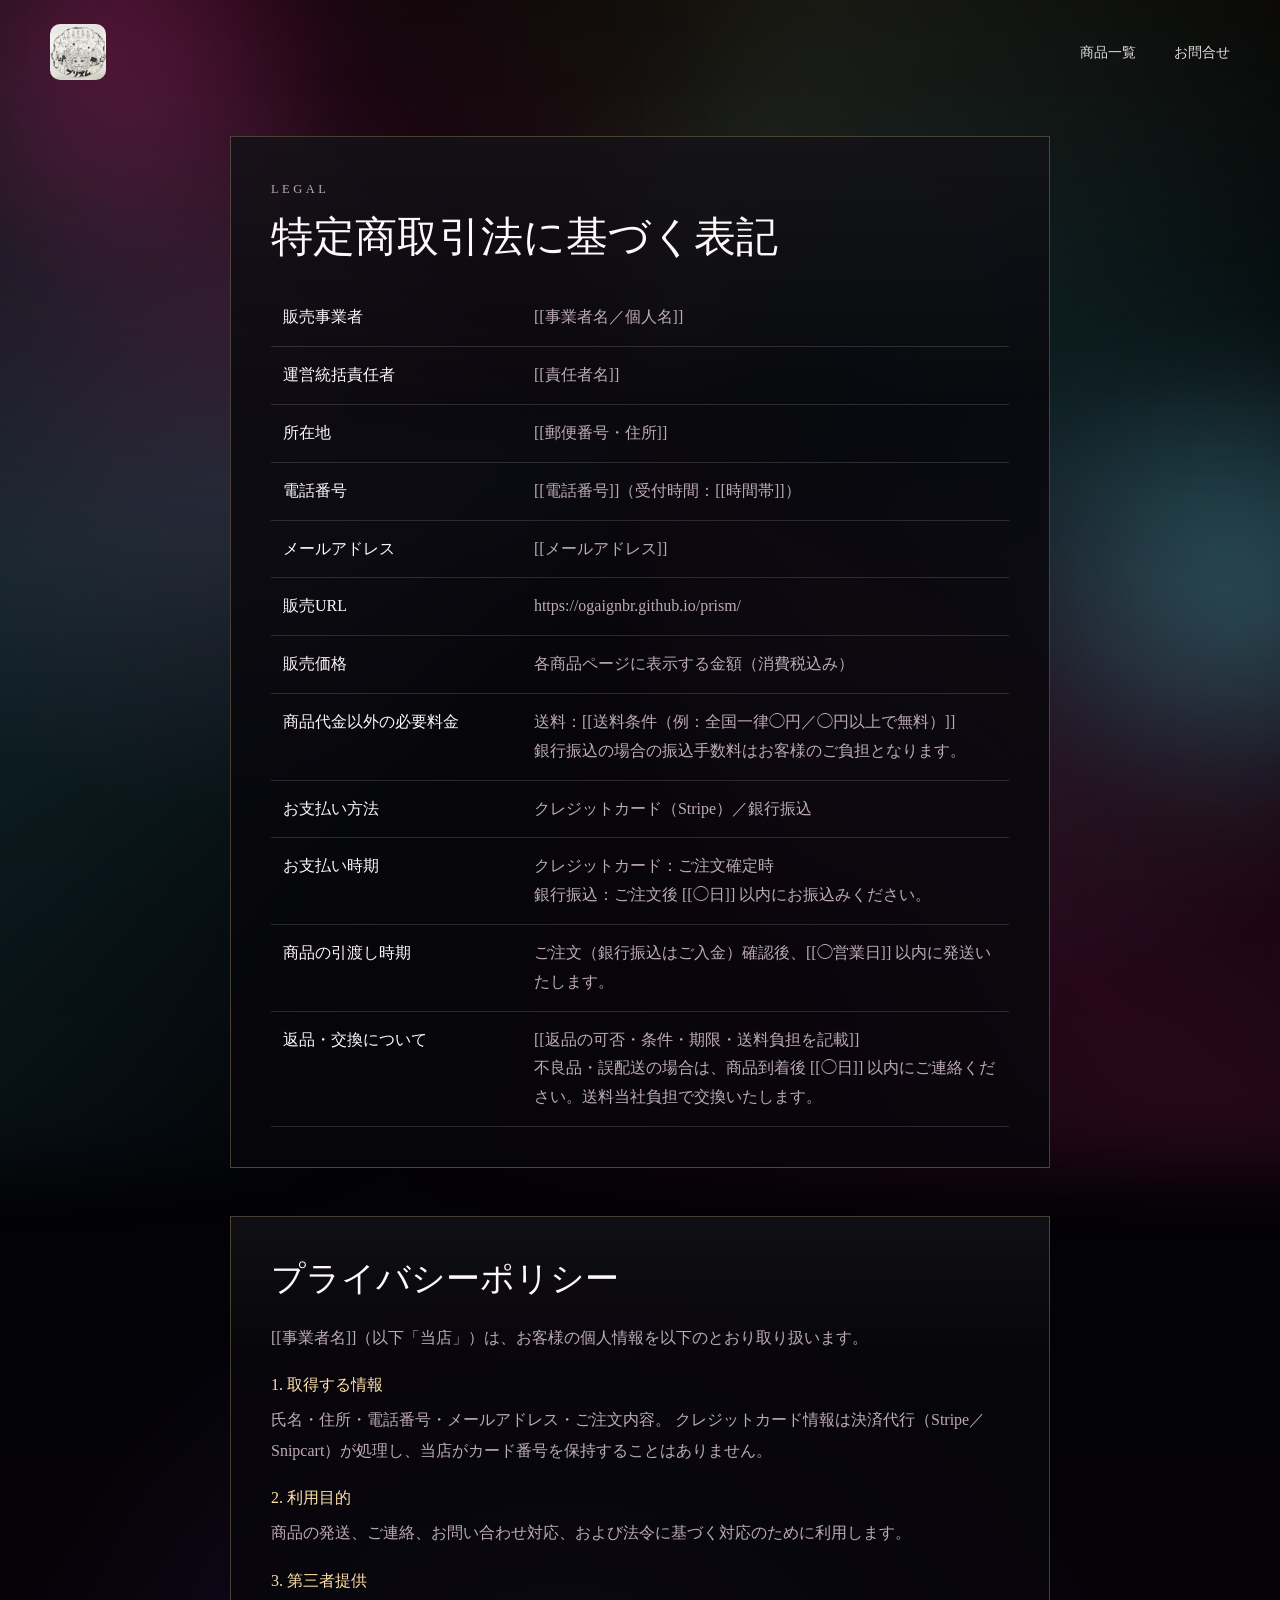
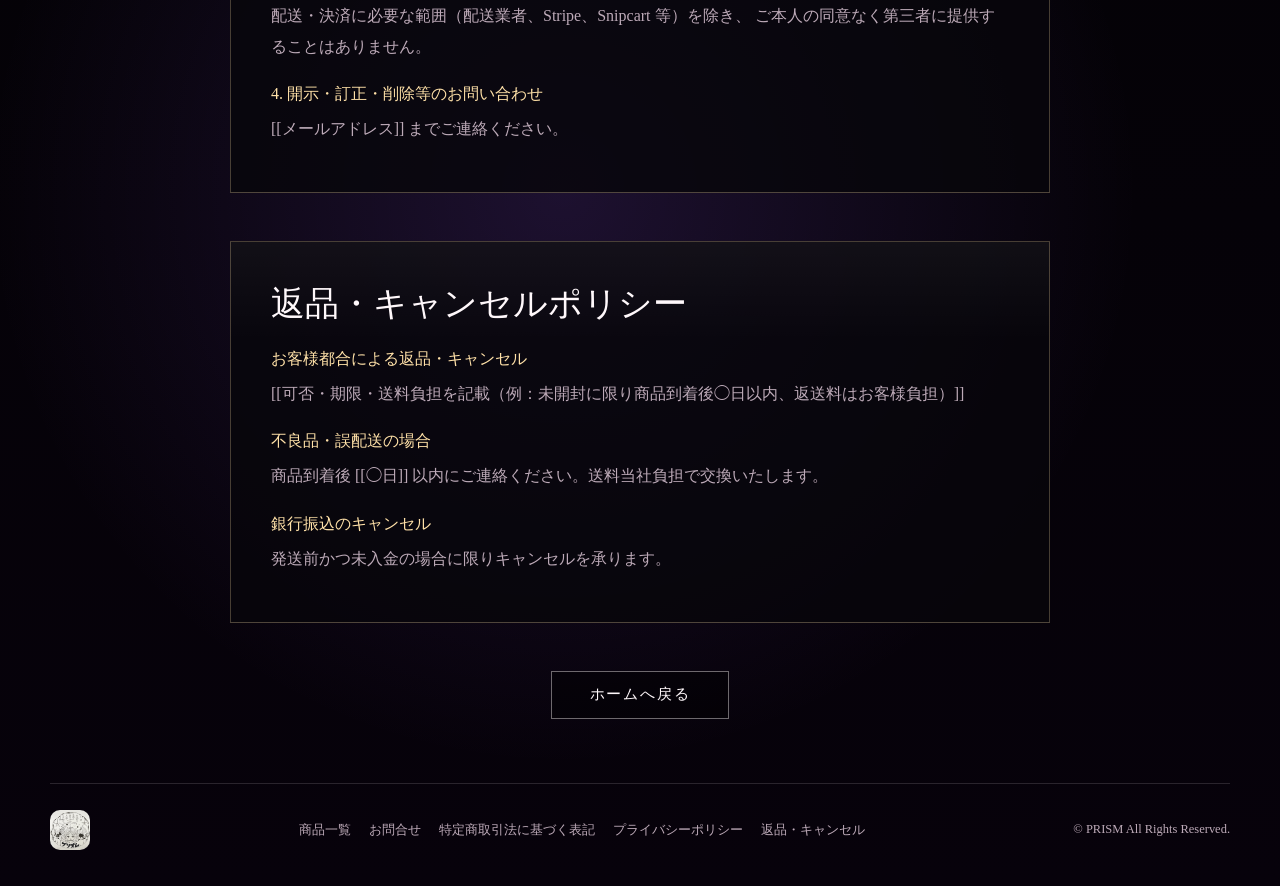
==== legal.html @ 0de623d4 "Add Snipcart cart, Stripe/bank-transfer checkout scaffolding, legal pages, order sync - Convert 16 p" ====
<!doctype html>
<html lang="ja">
  <head>
    <meta charset="utf-8" />
    <meta name="viewport" content="width=device-width, initial-scale=1" />
    <title>特定商取引法に基づく表記 / プライバシーポリシー / 返品 | PRISM</title>
    <meta
      name="description"
      content="PRISMの特定商取引法に基づく表記、プライバシーポリシー、返品・キャンセルポリシー。"
    />
    <link rel="stylesheet" href="styles.css" />
  </head>
  <body>
    <div class="ambient ambient-one"></div>
    <div class="ambient ambient-two"></div>

    <header class="site-header">
      <a class="brand" href="index.html#top" aria-label="PRISM ホーム">
        <img
          src="LINE_ALBUM_𝕡𝕣𝕚𝕤𝕞 𝕨𝕠𝕣𝕝𝕕_260618_1.jpg"
          alt="PRISM ロゴ"
          class="brand-logo"
        />
      </a>
      <div class="header-right">
        <nav class="desktop-nav" aria-label="メインナビゲーション">
          <a href="index.html#products">商品一覧</a>
          <a href="index.html#contact">お問合せ</a>
        </nav>
      </div>
    </header>

    <main class="section-shell legal-page">
      <!--
        ▼▼ 依頼主からの情報で [[ ]] を差し替えてください ▼▼
        本番公開前に必須（特定商取引法）。空欄のままでは販売できません。
      -->

      <section id="tokushoho" class="legal-section">
        <p class="eyebrow">LEGAL</p>
        <h1>特定商取引法に基づく表記</h1>
        <table class="legal-table">
          <tbody>
            <tr><th>販売事業者</th><td>[[事業者名／個人名]]</td></tr>
            <tr><th>運営統括責任者</th><td>[[責任者名]]</td></tr>
            <tr><th>所在地</th><td>[[郵便番号・住所]]</td></tr>
            <tr><th>電話番号</th><td>[[電話番号]]（受付時間：[[時間帯]]）</td></tr>
            <tr><th>メールアドレス</th><td>[[メールアドレス]]</td></tr>
            <tr><th>販売URL</th><td>https://ogaignbr.github.io/prism/</td></tr>
            <tr><th>販売価格</th><td>各商品ページに表示する金額（消費税込み）</td></tr>
            <tr>
              <th>商品代金以外の必要料金</th>
              <td>送料：[[送料条件（例：全国一律◯円／◯円以上で無料）]]<br />銀行振込の場合の振込手数料はお客様のご負担となります。</td>
            </tr>
            <tr><th>お支払い方法</th><td>クレジットカード（Stripe）／銀行振込</td></tr>
            <tr>
              <th>お支払い時期</th>
              <td>クレジットカード：ご注文確定時<br />銀行振込：ご注文後 [[◯日]] 以内にお振込みください。</td>
            </tr>
            <tr><th>商品の引渡し時期</th><td>ご注文（銀行振込はご入金）確認後、[[◯営業日]] 以内に発送いたします。</td></tr>
            <tr>
              <th>返品・交換について</th>
              <td>
                [[返品の可否・条件・期限・送料負担を記載]]<br />
                不良品・誤配送の場合は、商品到着後 [[◯日]] 以内にご連絡ください。送料当社負担で交換いたします。
              </td>
            </tr>
          </tbody>
        </table>
      </section>

      <section id="privacy" class="legal-section">
        <h2>プライバシーポリシー</h2>
        <p>
          [[事業者名]]（以下「当店」）は、お客様の個人情報を以下のとおり取り扱います。
        </p>
        <h3>1. 取得する情報</h3>
        <p>
          氏名・住所・電話番号・メールアドレス・ご注文内容。
          クレジットカード情報は決済代行（Stripe／Snipcart）が処理し、当店がカード番号を保持することはありません。
        </p>
        <h3>2. 利用目的</h3>
        <p>商品の発送、ご連絡、お問い合わせ対応、および法令に基づく対応のために利用します。</p>
        <h3>3. 第三者提供</h3>
        <p>
          配送・決済に必要な範囲（配送業者、Stripe、Snipcart 等）を除き、
          ご本人の同意なく第三者に提供することはありません。
        </p>
        <h3>4. 開示・訂正・削除等のお問い合わせ</h3>
        <p>[[メールアドレス]] までご連絡ください。</p>
      </section>

      <section id="returns" class="legal-section">
        <h2>返品・キャンセルポリシー</h2>
        <h3>お客様都合による返品・キャンセル</h3>
        <p>[[可否・期限・送料負担を記載（例：未開封に限り商品到着後◯日以内、返送料はお客様負担）]]</p>
        <h3>不良品・誤配送の場合</h3>
        <p>商品到着後 [[◯日]] 以内にご連絡ください。送料当社負担で交換いたします。</p>
        <h3>銀行振込のキャンセル</h3>
        <p>発送前かつ未入金の場合に限りキャンセルを承ります。</p>
      </section>

      <p class="legal-back"><a class="ghost-button" href="index.html#top">ホームへ戻る</a></p>
    </main>

    <footer class="site-footer">
      <a class="brand" href="index.html#top" aria-label="PRISM ホーム">
        <img
          src="LINE_ALBUM_𝕡𝕣𝕚𝕤𝕞 𝕨𝕠𝕣𝕝𝕕_260618_1.jpg"
          alt="PRISM ロゴ"
          class="brand-logo"
        />
      </a>
      <div class="footer-links">
        <a href="index.html#products">商品一覧</a>
        <a href="index.html#contact">お問合せ</a>
        <a href="legal.html#tokushoho">特定商取引法に基づく表記</a>
        <a href="legal.html#privacy">プライバシーポリシー</a>
        <a href="legal.html#returns">返品・キャンセル</a>
      </div>
      <p>&copy; PRISM All Rights Reserved.</p>
    </footer>
  </body>
</html>
---- styles.css ----
:root {
  --bg: #030205;
  --panel: rgba(8, 7, 12, 0.82);
  --panel-strong: rgba(11, 9, 16, 0.96);
  --text: #fff8fb;
  --muted: #bdaab8;
  --line: rgba(255, 223, 248, 0.22);
  --pink: #ff2f9a;
  --rose: #ff7bbd;
  --violet: #9b5dff;
  --cyan: #58eaff;
  --gold: #ffe1a8;
  --green: #72ffb8;
  --max: 1180px;
}

* {
  box-sizing: border-box;
}

html {
  scroll-behavior: smooth;
}

body {
  min-width: 320px;
  margin: 0;
  color: var(--text);
  background:
    radial-gradient(circle at 18% 12%, rgba(255, 47, 154, 0.18), transparent 32rem),
    radial-gradient(circle at 78% 18%, rgba(88, 234, 255, 0.14), transparent 34rem),
    radial-gradient(circle at 44% 72%, rgba(155, 93, 255, 0.16), transparent 36rem),
    linear-gradient(180deg, #000 0%, var(--bg) 46%, #07020b 100%);
  font-family: "Yu Mincho", "Hiragino Mincho ProN", "Noto Serif JP", Georgia, serif;
  letter-spacing: 0;
  overflow-x: hidden;
}

body::before {
  position: fixed;
  inset: 0;
  z-index: -5;
  content: "";
  opacity: 0.24;
  background-image:
    linear-gradient(rgba(255, 255, 255, 0.04) 1px, transparent 1px),
    linear-gradient(90deg, rgba(255, 255, 255, 0.035) 1px, transparent 1px);
  background-size: 88px 88px;
  mask-image: linear-gradient(180deg, #000 0%, transparent 92%);
}

body::after {
  position: fixed;
  inset: -30%;
  z-index: -4;
  content: "";
  background: conic-gradient(
    from 80deg,
    transparent,
    rgba(255, 47, 154, 0.14),
    transparent,
    rgba(88, 234, 255, 0.16),
    transparent,
    rgba(255, 225, 168, 0.1),
    transparent
  );
  filter: blur(36px);
  animation: drift 18s linear infinite;
}

a {
  color: inherit;
  text-decoration: none;
}

img {
  display: block;
  max-width: 100%;
}

button,
input {
  font: inherit;
}

.ambient {
  position: fixed;
  z-index: -3;
  width: 42vmax;
  height: 42vmax;
  pointer-events: none;
  border-radius: 999px;
  filter: blur(42px);
  opacity: 0.28;
  mix-blend-mode: screen;
}

.ambient-one {
  top: -18vmax;
  left: -12vmax;
  background: radial-gradient(circle, var(--pink), transparent 66%);
  animation: floatOne 14s ease-in-out infinite alternate;
}

.ambient-two {
  right: -18vmax;
  bottom: 4vmax;
  background: radial-gradient(circle, var(--cyan), transparent 66%);
  animation: floatTwo 16s ease-in-out infinite alternate;
}

.spark-field {
  position: fixed;
  inset: 0;
  z-index: -2;
  pointer-events: none;
  opacity: 0.75;
  background-image:
    radial-gradient(circle, rgba(255, 255, 255, 0.9) 0 1px, transparent 2px),
    radial-gradient(circle, rgba(255, 47, 154, 0.92) 0 1px, transparent 2px),
    radial-gradient(circle, rgba(88, 234, 255, 0.95) 0 1px, transparent 2px);
  background-position:
    8% 18%,
    73% 34%,
    42% 72%;
  background-size:
    190px 190px,
    260px 260px,
    330px 330px;
  /* static dots — no animation */
}

.bubble-field {
  position: fixed;
  inset: 0;
  z-index: -1;
  overflow: hidden;
  pointer-events: none;
}

.bubble-field span {
  position: absolute;
  bottom: -120px;
  display: block;
  width: var(--size);
  height: var(--size);
  left: var(--left);
  border: 1px solid rgba(255, 248, 251, 0.28);
  border-radius: 999px;
  background:
    radial-gradient(circle at 28% 22%, rgba(255, 255, 255, 0.7), transparent 11%),
    radial-gradient(circle at 68% 74%, rgba(88, 234, 255, 0.2), transparent 42%),
    rgba(255, 47, 154, 0.05);
  box-shadow:
    inset 0 0 18px rgba(255, 255, 255, 0.08),
    0 0 24px rgba(88, 234, 255, 0.12);
  opacity: 0;
  animation: bubbleRise var(--duration) linear infinite;
  animation-delay: var(--delay);
}

.bubble-field span:nth-child(1) {
  --left: 7%;
  --size: 42px;
  --duration: 13s;
  --delay: 0s;
}

.bubble-field span:nth-child(2) {
  --left: 18%;
  --size: 24px;
  --duration: 10s;
  --delay: -4s;
}

.bubble-field span:nth-child(3) {
  --left: 33%;
  --size: 64px;
  --duration: 17s;
  --delay: -8s;
}

.bubble-field span:nth-child(4) {
  --left: 51%;
  --size: 34px;
  --duration: 12s;
  --delay: -2s;
}

.bubble-field span:nth-child(5) {
  --left: 67%;
  --size: 78px;
  --duration: 19s;
  --delay: -9s;
}

.bubble-field span:nth-child(6) {
  --left: 79%;
  --size: 30px;
  --duration: 11s;
  --delay: -6s;
}

.bubble-field span:nth-child(7) {
  --left: 88%;
  --size: 52px;
  --duration: 15s;
  --delay: -12s;
}

.bubble-field span:nth-child(8) {
  --left: 43%;
  --size: 20px;
  --duration: 9s;
  --delay: -5s;
}

.site-header {
  position: sticky;
  top: 0;
  z-index: 10;
  display: flex;
  align-items: center;
  justify-content: space-between;
  width: min(100% - 40px, var(--max));
  margin: 0 auto;
  padding: 24px 0 16px;
  backdrop-filter: blur(16px);
}

.brand {
  display: inline-flex;
  align-items: center;
  min-width: max-content;
}

.brand-logo {
  height: clamp(40px, 6vw, 56px);
  width: auto;
  border-radius: 10px;
  object-fit: contain;
}

.header-right {
  display: flex;
  align-items: center;
  gap: clamp(14px, 2.4vw, 28px);
}

.cart-button {
  position: relative;
  display: inline-flex;
  align-items: center;
  justify-content: center;
  width: 44px;
  height: 44px;
  padding: 0;
  border: 1px solid rgba(255, 225, 168, 0.4);
  border-radius: 999px;
  background: rgba(0, 0, 0, 0.42);
  color: var(--text);
  cursor: pointer;
  transition:
    border-color 180ms ease,
    box-shadow 180ms ease,
    transform 180ms ease;
}

.cart-button:hover {
  border-color: var(--cyan);
  box-shadow: 0 0 18px rgba(88, 234, 255, 0.24);
  transform: translateY(-2px);
}

.cart-icon {
  font-size: 1.2rem;
  line-height: 1;
}

.cart-count {
  position: absolute;
  top: -6px;
  right: -6px;
  display: grid;
  place-items: center;
  min-width: 20px;
  height: 20px;
  padding: 0 5px;
  border-radius: 999px;
  background: linear-gradient(90deg, var(--pink), var(--violet));
  color: #fff;
  font-family: "Times New Roman", serif;
  font-size: 0.72rem;
  line-height: 1;
}

/* 商品が0個のときはバッジを隠す（Snipcartが数値を入れる） */
.cart-count:empty {
  display: none;
}

.desktop-nav {
  display: flex;
  align-items: center;
  gap: clamp(18px, 3vw, 42px);
  color: rgba(255, 248, 251, 0.88);
  font-size: 0.88rem;
}

.desktop-nav a {
  position: relative;
  padding: 8px 0;
}

.desktop-nav a::after {
  position: absolute;
  right: 0;
  bottom: 0;
  left: 0;
  height: 1px;
  content: "";
  background: linear-gradient(90deg, var(--pink), var(--cyan));
  transform: scaleX(0);
  transform-origin: left;
  transition: transform 180ms ease;
}

.desktop-nav a:hover::after {
  transform: scaleX(1);
}

.section-shell {
  width: min(100% - 40px, var(--max));
  margin: 0 auto;
}

.hero {
  display: grid;
  grid-template-columns: minmax(0, 1fr) minmax(280px, 0.8fr);
  gap: 34px;
  min-height: calc(100svh - 94px);
  padding: 56px 0 70px;
  align-items: center;
}

.hero-copy {
  position: relative;
  z-index: 2;
}

.eyebrow {
  margin: 0 0 16px;
  color: var(--gold);
  font-family: "Times New Roman", serif;
  font-size: 0.78rem;
  letter-spacing: 0.28em;
  text-transform: uppercase;
}

.hero h1,
.section-heading h2,
.contact-section h2 {
  margin: 0;
  font-weight: 400;
  line-height: 1.26;
}

.hero h1 {
  max-width: 14em;
  font-size: clamp(2.4rem, 5.2vw, 4.6rem);
  text-shadow:
    0 0 20px rgba(255, 47, 154, 0.42),
    0 0 44px rgba(88, 234, 255, 0.22);
}

.hero h1::first-line {
  color: #fff;
}

.hero-lead,
.section-heading p,
.contact-section p,
.product-card p {
  color: var(--muted);
  line-height: 1.95;
}

.hero-lead {
  max-width: 520px;
  margin: 28px 0 0;
  font-size: clamp(0.95rem, 1.2vw, 1.05rem);
}

.hero-buttons {
  display: flex;
  flex-wrap: wrap;
  gap: 14px;
  margin-top: 34px;
}

.primary-button,
.ghost-button,
.buy-button,
.contact-form button {
  display: inline-flex;
  min-height: 48px;
  align-items: center;
  justify-content: center;
  border: 1px solid rgba(255, 248, 251, 0.42);
  background: rgba(0, 0, 0, 0.42);
  color: var(--text);
  font-size: 0.92rem;
  letter-spacing: 0.12em;
  transition:
    transform 180ms ease,
    border-color 180ms ease,
    box-shadow 180ms ease,
    background 180ms ease;
}

.primary-button,
.ghost-button {
  min-width: 178px;
  padding: 0 22px;
}

.primary-button {
  border-color: rgba(255, 47, 154, 0.72);
  background:
    linear-gradient(90deg, rgba(255, 47, 154, 0.26), rgba(88, 234, 255, 0.14)),
    rgba(0, 0, 0, 0.62);
  box-shadow: 0 0 24px rgba(255, 47, 154, 0.18);
}

.primary-button:hover,
.ghost-button:hover,
.buy-button:hover,
.contact-form button:hover {
  border-color: var(--cyan);
  box-shadow:
    0 0 24px rgba(88, 234, 255, 0.22),
    0 0 36px rgba(255, 47, 154, 0.16);
  transform: translateY(-2px);
}

.hero-art {
  display: flex;
  align-items: center;
  justify-content: center;
}

.hero-illustration {
  width: 100%;
  max-height: 78vh;
  object-fit: contain;
  border: 1px solid rgba(255, 225, 168, 0.28);
  filter: saturate(1.2) contrast(1.06);
  box-shadow:
    0 26px 52px rgba(0, 0, 0, 0.62),
    0 0 38px rgba(255, 47, 154, 0.18),
    0 0 58px rgba(88, 234, 255, 0.12);
  cursor: pointer;
}

.hero-lightbox {
  position: fixed;
  inset: 0;
  z-index: 100;
  display: flex;
  align-items: center;
  justify-content: center;
  background: rgba(0, 0, 0, 0.88);
  backdrop-filter: blur(10px);
  opacity: 0;
  pointer-events: none;
  cursor: pointer;
  transition: opacity 280ms ease;
}

.hero-lightbox.active {
  opacity: 1;
  pointer-events: auto;
}

.hero-lightbox img {
  max-width: 90vw;
  max-height: 90vh;
  object-fit: contain;
  box-shadow: 0 0 60px rgba(255, 47, 154, 0.2), 0 0 100px rgba(88, 234, 255, 0.1);
  transform: scale(0.92);
  transition: transform 280ms ease;
}

.hero-lightbox.active img {
  transform: scale(1);
}

.products-section {
  padding: 32px 0 80px;
}

.section-heading {
  max-width: 720px;
  margin: 0 auto 34px;
  text-align: center;
}

.section-heading h2 {
  font-size: clamp(1.8rem, 3.6vw, 3.2rem);
  white-space: nowrap;
}

.contact-section h2 {
  font-size: clamp(1.6rem, 3.2vw, 2.8rem);
}

.section-heading p {
  margin: 18px auto 0;
  max-width: 620px;
}

.product-group {
  max-width: 900px;
  margin: 0 auto 12px;
  border: 1px solid var(--line);
  background: rgba(0, 0, 0, 0.3);
}

.product-group summary {
  display: flex;
  align-items: center;
  justify-content: space-between;
  padding: 16px 24px;
  color: var(--gold);
  font-family: "Times New Roman", serif;
  font-size: 0.92rem;
  letter-spacing: 0.22em;
  cursor: pointer;
  list-style: none;
  user-select: none;
  border-bottom: 1px solid transparent;
  transition: border-color 180ms ease, background 180ms ease;
}

.product-group summary::-webkit-details-marker {
  display: none;
}

.product-group summary::after {
  content: "+";
  font-size: 1.4rem;
  color: var(--muted);
  transition: transform 200ms ease;
}

.product-group[open] summary::after {
  content: "−";
}

.product-group summary:hover {
  background: rgba(255, 47, 154, 0.06);
}

.product-group[open] summary {
  border-bottom: 1px solid var(--line);
}

.product-group .product-grid {
  padding: clamp(10px, 2vw, 18px);
}

.product-grid {
  display: grid;
  grid-template-columns: repeat(3, minmax(0, 1fr));
  gap: clamp(6px, 1.25vw, 14px);
}

.product-card {
  position: relative;
  display: flex;
  flex-direction: column;
  padding: clamp(6px, 1.1vw, 10px);
  border: 1px solid var(--line);
  background:
    linear-gradient(180deg, rgba(255, 255, 255, 0.04), transparent 26%),
    var(--panel);
  box-shadow: inset 0 0 0 1px rgba(255, 47, 154, 0.06);
  clip-path: polygon(0 8px, 8px 0, calc(100% - 8px) 0, 100% 8px, 100% calc(100% - 8px), calc(100% - 8px) 100%, 8px 100%, 0 calc(100% - 8px));
}

.product-card::before,
.product-card::after {
  position: absolute;
  width: 54px;
  height: 1px;
  content: "";
  background: linear-gradient(90deg, transparent, var(--pink), var(--cyan), transparent);
  opacity: 0.68;
}

.product-card::before {
  top: 0;
  left: 18px;
}

.product-card::after {
  right: 18px;
  bottom: 0;
}

.product-card:hover {
  border-color: rgba(255, 123, 189, 0.54);
  box-shadow:
    inset 0 0 0 1px rgba(88, 234, 255, 0.08),
    0 0 28px rgba(255, 47, 154, 0.12);
}

.product-card img {
  width: 100%;
  aspect-ratio: 0.9 / 1;
  object-fit: cover;
  object-position: center;
  border: 1px solid rgba(255, 248, 251, 0.12);
  background: #080308;
  filter: saturate(1.06);
}

.product-card h3 {
  margin: clamp(8px, 1.2vw, 12px) 0 0;
  font-size: clamp(0.66rem, 2.15vw, 1.02rem);
  font-weight: 400;
  line-height: 1.42;
}

.card-actions {
  display: grid;
  grid-template-columns: 1fr 1fr;
  gap: clamp(4px, 0.8vw, 8px);
  margin-top: auto;
  padding-top: clamp(8px, 1.2vw, 12px);
}

.detail-button {
  display: inline-flex;
  align-items: center;
  justify-content: center;
  min-height: clamp(28px, 6.5vw, 38px);
  border: 1px solid rgba(255, 248, 251, 0.42);
  background: rgba(0, 0, 0, 0.42);
  color: var(--text);
  font-size: clamp(0.5rem, 1.7vw, 0.74rem);
  letter-spacing: 0.06em;
  cursor: pointer;
  transition:
    transform 180ms ease,
    border-color 180ms ease,
    box-shadow 180ms ease;
}

.detail-button:hover {
  border-color: var(--cyan);
  box-shadow: 0 0 18px rgba(88, 234, 255, 0.18);
  transform: translateY(-2px);
}

.buy-button {
  min-height: clamp(28px, 6.5vw, 38px);
  font-size: clamp(0.5rem, 1.7vw, 0.74rem);
  letter-spacing: 0.06em;
  border-color: rgba(255, 47, 154, 0.72);
  background:
    linear-gradient(90deg, rgba(255, 47, 154, 0.26), rgba(88, 234, 255, 0.14)),
    rgba(0, 0, 0, 0.62);
}

.contact-section {
  display: grid;
  grid-template-columns: 0.9fr 1.1fr;
  gap: 28px;
  align-items: center;
  margin-bottom: 48px;
  padding: clamp(28px, 5vw, 52px);
  border: 1px solid rgba(255, 225, 168, 0.3);
  background:
    linear-gradient(110deg, rgba(0, 0, 0, 0.88), rgba(255, 47, 154, 0.09)),
    var(--panel-strong);
  box-shadow: inset 0 0 70px rgba(88, 234, 255, 0.06);
}

.contact-section p {
  margin: 16px 0 0;
}

.contact-form {
  display: grid;
  gap: 12px;
}

.contact-form label {
  color: var(--gold);
  font-size: 0.82rem;
  letter-spacing: 0.18em;
}

.contact-form div {
  display: grid;
  grid-template-columns: minmax(0, 1fr) auto;
  gap: 10px;
}

.contact-form input {
  min-width: 0;
  height: 52px;
  border: 1px solid rgba(255, 248, 251, 0.22);
  outline: none;
  background: rgba(0, 0, 0, 0.44);
  color: var(--text);
  padding: 0 16px;
}

.contact-form input:focus {
  border-color: var(--cyan);
  box-shadow: 0 0 20px rgba(88, 234, 255, 0.18);
}

.contact-form button {
  min-width: 144px;
  padding: 0 20px;
  cursor: pointer;
}

.site-footer {
  display: flex;
  align-items: center;
  justify-content: space-between;
  gap: 24px;
  width: min(100% - 40px, var(--max));
  margin: 0 auto;
  padding: 26px 0 36px;
  border-top: 1px solid rgba(255, 248, 251, 0.14);
  color: var(--muted);
}

.site-footer .brand-logo {
  height: 40px;
}

.footer-links {
  display: flex;
  flex-wrap: wrap;
  gap: 18px;
  justify-content: center;
  font-size: 0.82rem;
}

.site-footer p {
  margin: 0;
  font-size: 0.78rem;
}

.product-modal-overlay {
  position: fixed;
  inset: 0;
  z-index: 100;
  display: flex;
  align-items: center;
  justify-content: center;
  background: rgba(0, 0, 0, 0.78);
  backdrop-filter: blur(8px);
  opacity: 0;
  pointer-events: none;
  transition: opacity 280ms ease;
}

.product-modal-overlay.active {
  opacity: 1;
  pointer-events: auto;
}

.product-modal {
  position: relative;
  width: min(92vw, 480px);
  max-height: 90vh;
  overflow-y: auto;
  padding: clamp(20px, 4vw, 36px);
  border: 1px solid rgba(255, 225, 168, 0.3);
  background:
    linear-gradient(180deg, rgba(255, 47, 154, 0.08), transparent 40%),
    var(--panel-strong);
  box-shadow:
    0 32px 64px rgba(0, 0, 0, 0.7),
    0 0 48px rgba(255, 47, 154, 0.14),
    0 0 80px rgba(88, 234, 255, 0.08);
  transform: scale(0.92);
  transition: transform 280ms ease;
}

.product-modal-overlay.active .product-modal {
  transform: scale(1);
}

.modal-close {
  position: absolute;
  top: 12px;
  right: 12px;
  width: 36px;
  height: 36px;
  display: grid;
  place-items: center;
  border: 1px solid rgba(255, 248, 251, 0.3);
  background: rgba(0, 0, 0, 0.5);
  color: var(--text);
  font-size: 1.4rem;
  line-height: 1;
  cursor: pointer;
  transition: border-color 180ms ease, box-shadow 180ms ease;
}

.modal-close:hover {
  border-color: var(--cyan);
  box-shadow: 0 0 14px rgba(88, 234, 255, 0.22);
}

.product-modal img {
  width: 100%;
  aspect-ratio: 0.9 / 1;
  object-fit: cover;
  border: 1px solid rgba(255, 248, 251, 0.12);
  background: #080308;
}

.modal-category {
  margin: 16px 0 6px;
  color: var(--rose);
  font-family: "Times New Roman", serif;
  font-size: 0.74rem;
  letter-spacing: 0.16em;
}

.product-modal h3 {
  margin: 0;
  font-size: 1.2rem;
  font-weight: 400;
  line-height: 1.42;
}

.modal-desc {
  margin: 14px 0 0;
  color: var(--muted);
  font-size: 0.92rem;
  line-height: 1.8;
}

.product-modal strong {
  display: block;
  margin-top: 14px;
  color: var(--text);
  font-weight: 400;
  font-size: 1rem;
  letter-spacing: 0.04em;
}

.modal-buy {
  width: 100%;
  margin-top: 18px;
}

/* 法務ページ（legal.html） */
.legal-page {
  padding: 40px 0 64px;
}

.legal-section {
  max-width: 820px;
  margin: 0 auto 48px;
  padding: clamp(20px, 4vw, 40px);
  border: 1px solid rgba(255, 225, 168, 0.26);
  background:
    linear-gradient(180deg, rgba(255, 255, 255, 0.04), transparent 26%),
    var(--panel);
}

.legal-section h1 {
  margin: 0 0 24px;
  font-size: clamp(1.6rem, 3.4vw, 2.6rem);
  font-weight: 400;
}

.legal-section h2 {
  margin: 0 0 20px;
  font-size: clamp(1.4rem, 2.8vw, 2.1rem);
  font-weight: 400;
}

.legal-section h3 {
  margin: 22px 0 8px;
  color: var(--gold);
  font-size: 1rem;
  font-weight: 400;
}

.legal-section p {
  margin: 0 0 8px;
  color: var(--muted);
  line-height: 1.95;
}

.legal-table {
  width: 100%;
  border-collapse: collapse;
}

.legal-table th,
.legal-table td {
  padding: 14px 12px;
  border-bottom: 1px solid rgba(255, 248, 251, 0.14);
  text-align: left;
  vertical-align: top;
  line-height: 1.8;
}

.legal-table th {
  width: 34%;
  color: var(--text);
  font-weight: 400;
  white-space: nowrap;
}

.legal-table td {
  color: var(--muted);
}

.legal-back {
  max-width: 820px;
  margin: 0 auto;
  text-align: center;
}

@media (max-width: 620px) {
  .legal-table th,
  .legal-table td {
    display: block;
    width: 100%;
    white-space: normal;
  }

  .legal-table th {
    padding-bottom: 2px;
    border-bottom: none;
    color: var(--gold);
  }

  .legal-table td {
    padding-top: 2px;
  }
}

@keyframes drift {
  to {
    transform: rotate(360deg);
  }
}

@keyframes floatOne {
  to {
    transform: translate(8vmax, 12vmax) scale(1.08);
  }
}

@keyframes floatTwo {
  to {
    transform: translate(-9vmax, -8vmax) scale(1.12);
  }
}

@keyframes shimmer {
  50% {
    opacity: 0.38;
    background-position:
      10% 22%,
      70% 38%,
      44% 68%;
  }
}

@keyframes neonPulse {
  50% {
    opacity: 0.54;
    filter: drop-shadow(0 0 32px rgba(255, 47, 154, 0.26));
  }
}

@keyframes bubbleRise {
  0% {
    opacity: 0;
    transform: translate3d(0, 0, 0) scale(0.72);
  }

  12% {
    opacity: 0.7;
  }

  78% {
    opacity: 0.45;
  }

  100% {
    opacity: 0;
    transform: translate3d(28px, -115vh, 0) scale(1.08);
  }
}

@media (max-width: 980px) {
  .site-header {
    width: min(100% - 28px, var(--max));
  }

  .section-shell {
    width: min(100% - 28px, var(--max));
  }

  .hero {
    grid-template-columns: 1fr;
    min-height: auto;
    padding-top: 34px;
  }

  .hero h1 {
    max-width: 9em;
  }

  .contact-section {
    grid-template-columns: 1fr;
  }

  .site-footer {
    flex-direction: column;
    text-align: center;
  }
}

@media (max-width: 620px) {
  .brand-logo {
    height: 36px;
  }

  .hero {
    gap: 18px;
    padding-bottom: 48px;
  }

  .hero-buttons {
    display: grid;
  }

  .primary-button,
  .ghost-button {
    width: 100%;
  }

  .product-grid {
    grid-template-columns: repeat(2, minmax(0, 1fr));
  }

  .section-heading h2 {
    white-space: normal;
  }

  .contact-form div {
    grid-template-columns: 1fr;
  }
}

@media (prefers-reduced-motion: reduce) {
  *,
  *::before,
  *::after {
    scroll-behavior: auto !important;
    animation-duration: 0.01ms !important;
    animation-iteration-count: 1 !important;
    transition-duration: 0.01ms !important;
  }
}
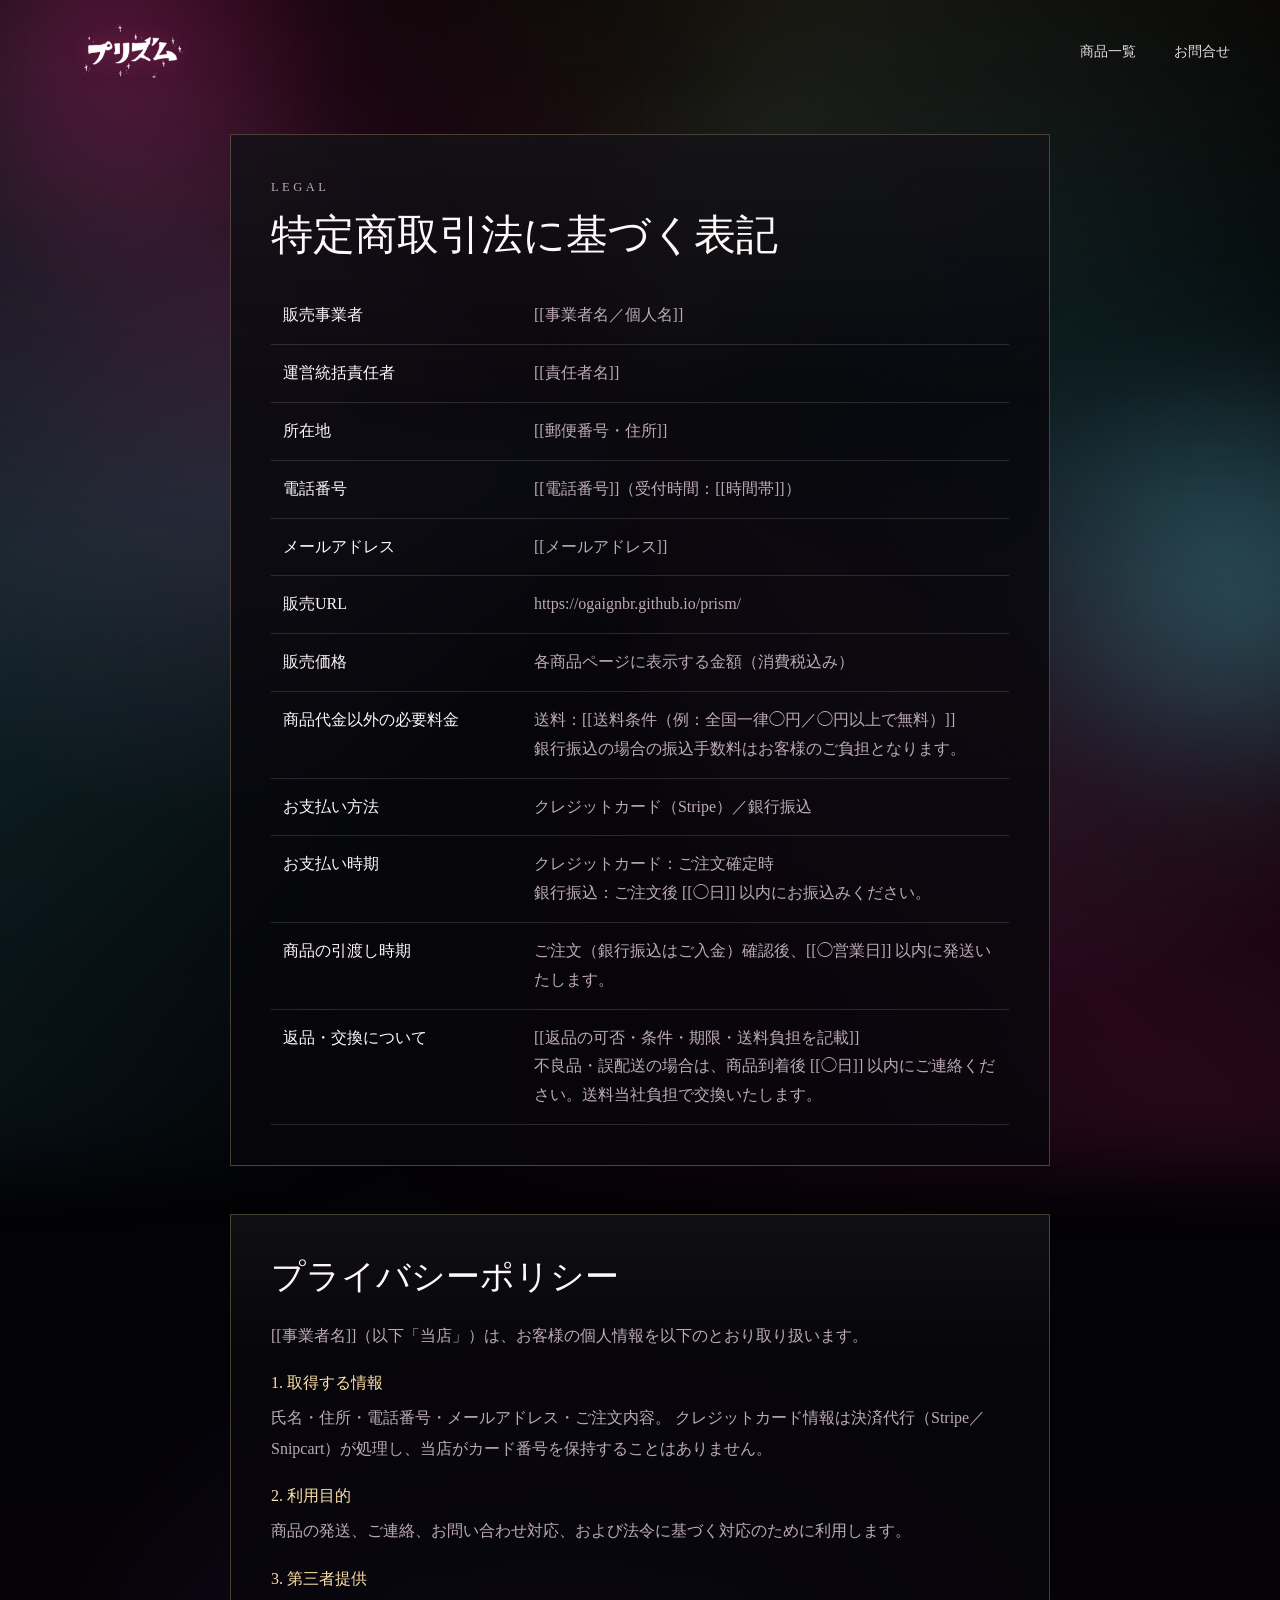
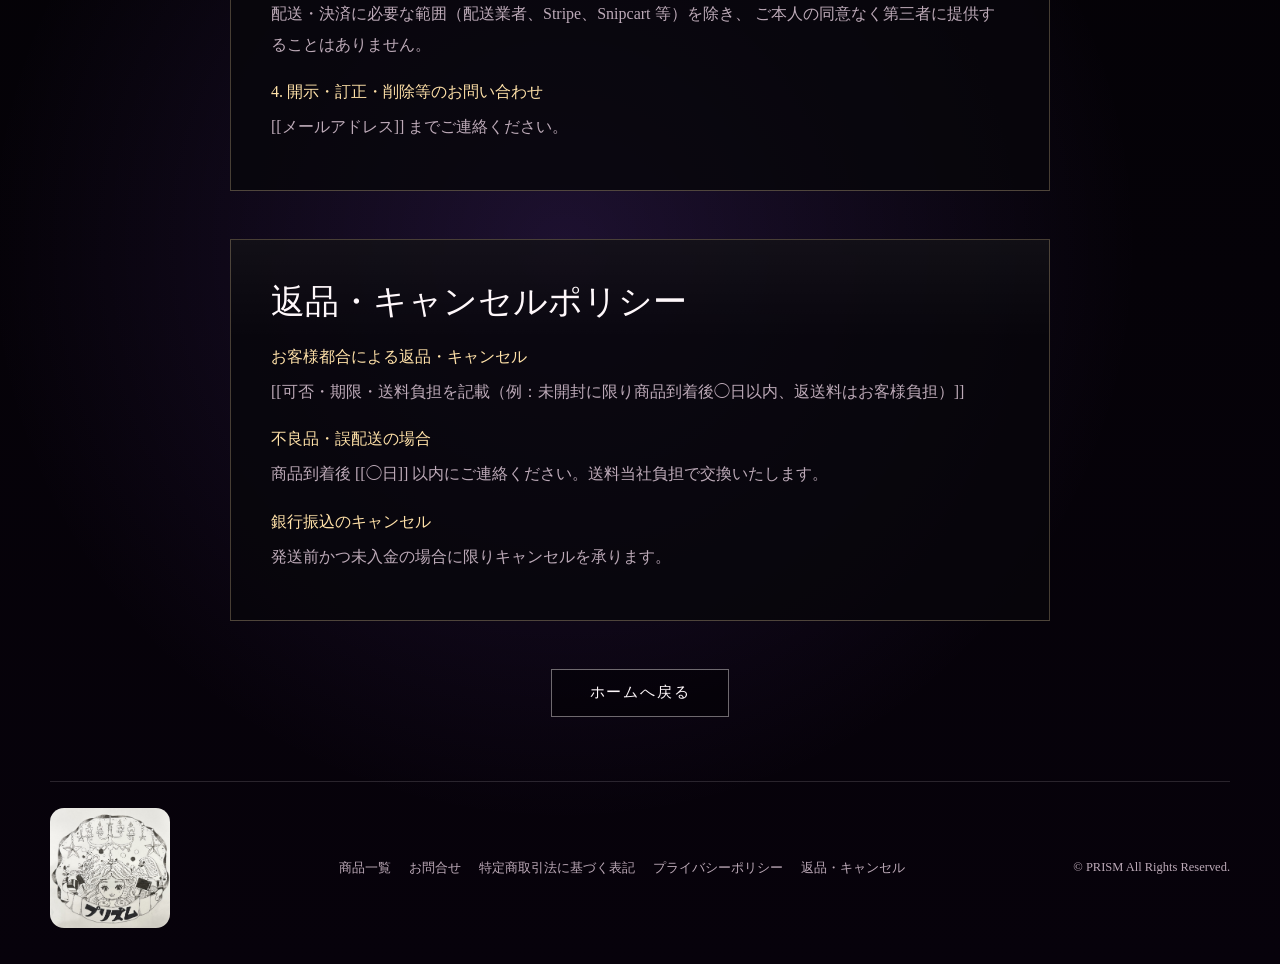
==== commit e1fe5193: "Use プリズム wordmark logo in header (white on dark); keep footer illustration - Add logo.png (transpare" ====
--- a/legal.html
+++ b/legal.html
@@ -17,9 +17,9 @@
     <header class="site-header">
       <a class="brand" href="index.html#top" aria-label="PRISM ホーム">
         <img
-          src="LINE_ALBUM_𝕡𝕣𝕚𝕤𝕞 𝕨𝕠𝕣𝕝𝕕_260618_1.jpg"
-          alt="PRISM ロゴ"
-          class="brand-logo"
+          src="logo.png"
+          alt="PRISM プリズム ロゴ"
+          class="brand-logo brand-logo--wordmark"
         />
       </a>
       <div class="header-right">
--- a/styles.css
+++ b/styles.css
@@ -241,6 +241,13 @@
   object-fit: contain;
 }
 
+/* ヘッダーの横型ワードマーク（透過PNG）。暗い背景で見えるよう白く表示 */
+.brand-logo--wordmark {
+  height: clamp(40px, 5.2vw, 54px);
+  border-radius: 0;
+  filter: brightness(0) invert(1) drop-shadow(0 0 10px rgba(255, 47, 154, 0.25));
+}
+
 .header-right {
   display: flex;
   align-items: center;
@@ -521,36 +528,65 @@
 
 .product-group {
   max-width: 900px;
-  margin: 0 auto 12px;
-  border: 1px solid var(--line);
+  margin: 0 auto 14px;
+  border: 1px solid rgba(255, 225, 168, 0.28);
+  border-radius: 12px;
+  overflow: hidden;
   background: rgba(0, 0, 0, 0.3);
 }
 
 .product-group summary {
+  position: relative;
   display: flex;
   align-items: center;
   justify-content: space-between;
-  padding: 16px 24px;
+  padding: 20px 22px 20px 30px;
   color: var(--gold);
   font-family: "Times New Roman", serif;
-  font-size: 0.92rem;
+  font-size: 1.04rem;
   letter-spacing: 0.22em;
   cursor: pointer;
   list-style: none;
   user-select: none;
+  background: linear-gradient(
+    90deg,
+    rgba(255, 47, 154, 0.16),
+    rgba(155, 93, 255, 0.08) 55%,
+    rgba(88, 234, 255, 0.06)
+  );
   border-bottom: 1px solid transparent;
-  transition: border-color 180ms ease, background 180ms ease;
+  transition: background 180ms ease, box-shadow 180ms ease;
+}
+
+/* 左端のアクセントバーでクリックできる帯だと分かりやすく */
+.product-group summary::before {
+  content: "";
+  position: absolute;
+  top: 0;
+  bottom: 0;
+  left: 0;
+  width: 5px;
+  background: linear-gradient(180deg, var(--pink), var(--cyan));
 }
 
 .product-group summary::-webkit-details-marker {
   display: none;
 }
 
+/* +/− を円形バッジにして「開閉ボタン」だと明確に */
 .product-group summary::after {
   content: "+";
+  display: grid;
+  place-items: center;
+  width: 34px;
+  height: 34px;
+  border-radius: 999px;
+  border: 1px solid rgba(255, 248, 251, 0.5);
+  background: rgba(0, 0, 0, 0.4);
+  color: var(--text);
   font-size: 1.4rem;
-  color: var(--muted);
-  transition: transform 200ms ease;
+  line-height: 1;
+  transition: transform 200ms ease, border-color 200ms ease, box-shadow 200ms ease;
 }
 
 .product-group[open] summary::after {
@@ -558,7 +594,19 @@
 }
 
 .product-group summary:hover {
-  background: rgba(255, 47, 154, 0.06);
+  background: linear-gradient(
+    90deg,
+    rgba(255, 47, 154, 0.28),
+    rgba(155, 93, 255, 0.14) 55%,
+    rgba(88, 234, 255, 0.12)
+  );
+  box-shadow: inset 0 0 0 1px rgba(255, 123, 189, 0.3);
+}
+
+.product-group summary:hover::after {
+  border-color: var(--cyan);
+  box-shadow: 0 0 16px rgba(88, 234, 255, 0.28);
+  transform: scale(1.06);
 }
 
 .product-group[open] summary {
@@ -644,33 +692,50 @@
   display: inline-flex;
   align-items: center;
   justify-content: center;
-  min-height: clamp(28px, 6.5vw, 38px);
-  border: 1px solid rgba(255, 248, 251, 0.42);
-  background: rgba(0, 0, 0, 0.42);
+  gap: 5px;
+  min-height: clamp(40px, 9vw, 48px);
+  border: 1px solid rgba(88, 234, 255, 0.6);
+  border-radius: 8px;
+  background: rgba(88, 234, 255, 0.12);
   color: var(--text);
-  font-size: clamp(0.5rem, 1.7vw, 0.74rem);
+  font-size: clamp(0.6rem, 1.9vw, 0.82rem);
   letter-spacing: 0.06em;
   cursor: pointer;
   transition:
     transform 180ms ease,
     border-color 180ms ease,
-    box-shadow 180ms ease;
+    box-shadow 180ms ease,
+    background 180ms ease;
+}
+
+/* 「画像を開く」操作だと分かるよう虫めがねアイコンを付与 */
+.detail-button::before {
+  content: "🔍";
+  font-size: 0.95em;
+  line-height: 1;
 }
 
 .detail-button:hover {
   border-color: var(--cyan);
-  box-shadow: 0 0 18px rgba(88, 234, 255, 0.18);
+  background: rgba(88, 234, 255, 0.22);
+  box-shadow: 0 0 20px rgba(88, 234, 255, 0.26);
   transform: translateY(-2px);
 }
 
 .buy-button {
-  min-height: clamp(28px, 6.5vw, 38px);
-  font-size: clamp(0.5rem, 1.7vw, 0.74rem);
+  min-height: clamp(40px, 9vw, 48px);
+  border-radius: 8px;
+  font-size: clamp(0.6rem, 1.9vw, 0.82rem);
   letter-spacing: 0.06em;
   border-color: rgba(255, 47, 154, 0.72);
   background:
-    linear-gradient(90deg, rgba(255, 47, 154, 0.26), rgba(88, 234, 255, 0.14)),
+    linear-gradient(90deg, rgba(255, 47, 154, 0.32), rgba(155, 93, 255, 0.2)),
     rgba(0, 0, 0, 0.62);
+}
+
+/* 商品画像はクリックで拡大できることを示す */
+.product-card img {
+  cursor: zoom-in;
 }
 
 .contact-section {
@@ -723,6 +788,38 @@
   box-shadow: 0 0 20px rgba(88, 234, 255, 0.18);
 }
 
+/* PC版：CONTACT欄をコンパクトでスタイリッシュに（モバイルは別指定で据え置き） */
+@media (min-width: 769px) {
+  .contact-section {
+    max-width: 820px;
+    gap: 22px;
+    padding: clamp(22px, 2.4vw, 32px);
+    margin-bottom: 56px;
+  }
+
+  .contact-section h2 {
+    font-size: clamp(1.3rem, 2vw, 1.8rem);
+  }
+
+  .contact-section p {
+    margin-top: 10px;
+    font-size: 0.88rem;
+  }
+
+  .contact-form {
+    gap: 10px;
+  }
+
+  .contact-form input {
+    height: 46px;
+  }
+
+  .contact-form button {
+    min-width: 116px;
+    min-height: 46px;
+  }
+}
+
 .contact-form button {
   min-width: 144px;
   padding: 0 20px;
@@ -742,7 +839,9 @@
 }
 
 .site-footer .brand-logo {
-  height: 40px;
+  height: clamp(88px, 14vw, 120px);
+  width: auto;
+  border-radius: 14px;
 }
 
 .footer-links {
@@ -1069,6 +1168,18 @@
   .contact-form div {
     grid-template-columns: 1fr;
   }
+
+  /* モバイルのみ：フッターの正方形ロゴをヒーロー画像と同じ全幅で大きく表示 */
+  .site-footer .brand {
+    width: 100%;
+    min-width: 0;
+  }
+
+  .site-footer .brand-logo {
+    width: 100%;
+    height: auto;
+    border-radius: 16px;
+  }
 }
 
 @media (prefers-reduced-motion: reduce) {
